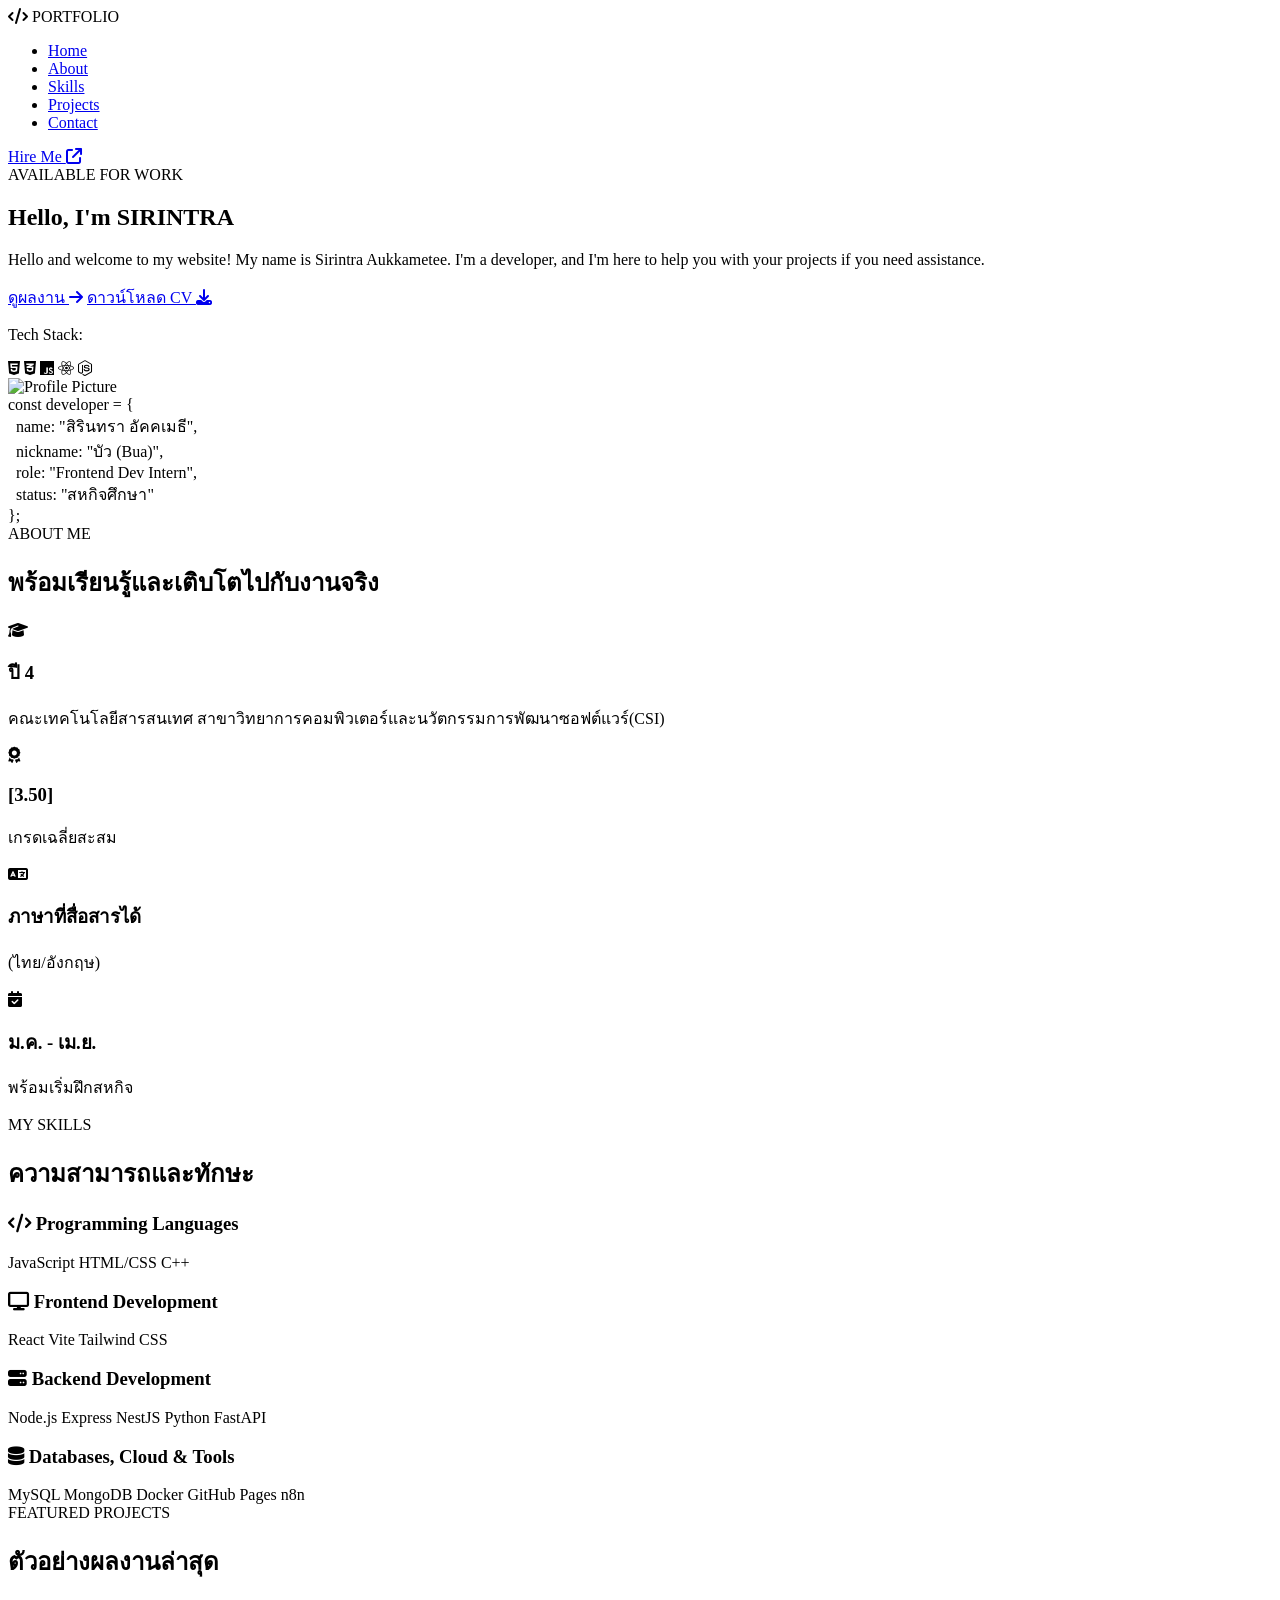
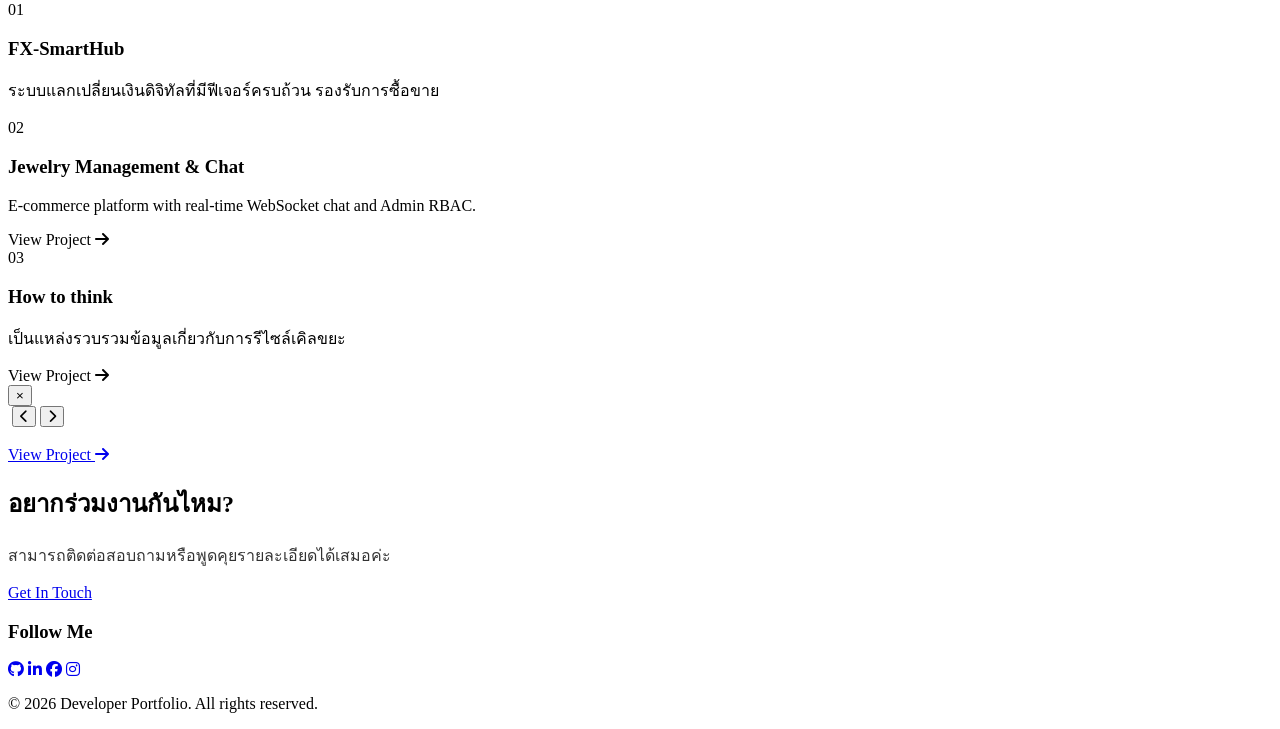
==== index.html @ ebec6dfa "Rename Portfolio/index.html to index.html" ====
<!DOCTYPE html>
<html lang="th">

<head>
    <meta charset="UTF-8">
    <meta name="viewport" content="width=device-width, initial-scale=1.0">
    <title>My Portfolio</title>
    <!-- Google Fonts & Font Awesome Icons -->
    <link href="https://fonts.googleapis.com/css2?family=Kanit:wght@300;400;500;600;700&display=swap" rel="stylesheet">
    <link rel="stylesheet" href="https://cdnjs.cloudflare.com/ajax/libs/font-awesome/6.4.0/css/all.min.css">

    <!-- Link External CSS -->
    <link rel="stylesheet" href="portfolio.css">
</head>

<body>

    <!-- Navigation Header -->
    <header>
        <div class="logo">
            <i class="fa-solid fa-code"></i> PORT<span>FOLIO</span>
        </div>
        <nav>
            <ul>
                <li><a href="#home">Home</a></li>
                <li><a href="#about">About</a></li>
                <li><a href="#skills">Skills</a></li>
                <li><a href="#projects">Projects</a></li>
                <li><a href="#contact">Contact</a></li>
            </ul>
        </nav>
        <a href="#contact" class="btn btn-gold">Hire Me <i class="fa-solid fa-arrow-up-right-from-square"></i></a>
    </header>

    <!-- Hero Section -->
    <section class="hero" id="home">
        <div class="hero-content reveal">
            <span class="badge"><span class="status-dot"></span> AVAILABLE FOR WORK</span>
            <h1>Hello, I'm SIRINTRA</h1>
            <p>Hello and welcome to my website! My name is Sirintra Aukkametee. I'm a developer, and I'm here to help
                you with your projects if you need assistance.</p>

            <div class="hero-buttons">
                <a href="#projects" class="btn btn-primary">ดูผลงาน <i class="fa-solid fa-arrow-right"></i></a>
                <a href="#" class="btn btn-outline">ดาวน์โหลด CV <i class="fa-solid fa-download"></i></a>
            </div>

            <div class="tech-stack">
                <p>Tech Stack:</p>
                <div class="tech-icons">
                    <i class="fa-brands fa-html5" title="HTML5"></i>
                    <i class="fa-brands fa-css3-alt" title="CSS3"></i>
                    <i class="fa-brands fa-js" title="JavaScript"></i>
                    <i class="fa-brands fa-react" title="React"></i>
                    <i class="fa-brands fa-node-js" title="Node.js"></i>
                </div>
            </div>
        </div>

        <div class="hero-image-container reveal">
            <div class="img-bg-shape"></div>
            <div class="dot-pattern"></div>
            <div class="img-wrapper">
                <img src="img/IMG_7141.jpg" alt="Profile Picture">
            </div>
            <div class="code-snippet">
                const developer = {<br>
                &nbsp;&nbsp;name: <span>"สิรินทรา อัคคเมธี"</span>,<br>
                &nbsp;&nbsp;nickname: <span>"บัว (Bua)"</span>,<br>
                &nbsp;&nbsp;role: <span>"Frontend Dev Intern"</span>,<br>
                &nbsp;&nbsp;status: <span>"สหกิจศึกษา"</span><br>
                };
            </div>
        </div>
    </section>

    <!-- Stats / About Section -->
    <section class="stats-section reveal" id="about">
        <div class="section-title">
            <span>ABOUT ME</span>
            <h2>พร้อมเรียนรู้และเติบโตไปกับงานจริง</h2>
        </div>



        <div class="stats-grid">
            <div class="stat-card">
                <div class="stat-icon"><i class="fa-solid fa-graduation-cap"></i></div>
                <div class="stat-info">
                    <h3>ปี 4</h3>
                    <p>คณะเทคโนโลยีสารสนเทศ สาขาวิทยาการคอมพิวเตอร์และนวัตกรรมการพัฒนาซอฟต์แวร์(CSI)</p>
                </div>
            </div>
            <div class="stat-card">
                <div class="stat-icon"><i class="fa-solid fa-award"></i></div>
                <div class="stat-info">
                    <h3>[3.50]</h3>
                    <p>เกรดเฉลี่ยสะสม</p>
                </div>
            </div>
            <div class="stat-card">
                <div class="stat-icon"><i class="fa-solid fa-language"></i></div>
                <div class="stat-info">
                    <h3>ภาษาที่สื่อสารได้</h3>
                    <p>(ไทย/อังกฤษ)</p>
                </div>
            </div>
            <div class="stat-card">
                <div class="stat-icon"><i class="fa-solid fa-calendar-check"></i></div>
                <div class="stat-info">
                    <h3>ม.ค. - เม.ย.</h3>
                    <p>พร้อมเริ่มฝึกสหกิจ</p>
                </div>
            </div>
        </div>
    </section>

    <!-- Skills Section -->
    <section class="skills reveal" id="skills">
        <div class="section-title">
            <span>MY SKILLS</span>
            <h2>ความสามารถและทักษะ</h2>
        </div>
        <div class="skills-grid">
            <div class="skill-category">
                <h3><i class="fa-solid fa-code"></i> Programming Languages</h3>
                <div class="tag-list">
                    <span class="tag">JavaScript</span>
                    <span class="tag">HTML/CSS</span>
                    <span class="tag">C++</span>
                </div>
            </div>
            <div class="skill-category">
                <h3><i class="fa-solid fa-display"></i> Frontend Development</h3>
                <div class="tag-list">
                    <span class="tag">React</span>
                    <span class="tag">Vite</span>
                    <span class="tag">Tailwind CSS</span>
                </div>
            </div>
            <div class="skill-category">
                <h3><i class="fa-solid fa-server"></i> Backend Development</h3>
                <div class="tag-list">
                    <span class="tag">Node.js</span>
                    <span class="tag">Express</span>
                    <span class="tag">NestJS</span>
                    <span class="tag">Python</span>
                    <span class="tag">FastAPI</span>
                </div>
            </div>
            <div class="skill-category">
                <h3><i class="fa-solid fa-database"></i> Databases, Cloud & Tools</h3>
                <div class="tag-list">
                    <span class="tag">MySQL</span>
                    <span class="tag">MongoDB</span>
                    <span class="tag">Docker</span>
                    <span class="tag">GitHub Pages</span>
                    <span class="tag">n8n</span>
                </div>
            </div>
        </div>
    </section>

    <!-- Projects Section -->
    <!-- Projects Section -->
    <section class="projects reveal" id="projects">
        <div class="section-title">
            <span>FEATURED PROJECTS</span>
            <h2>ตัวอย่างผลงานล่าสุด</h2>
        </div>
        <div class="projects-grid">

            <div class="project-card card-dark" onclick="openProjectModal(this)" data-title="FX-SmartHub"
                data-desc="ระบบแลกเปลี่ยนเงินดิจิทัลที่มีฟีเจอร์ครบถ้วน รองรับการซื้อขาย"
                data-images="img/f1.png,img/f2.png,img/f3.png,img/f4.png,img/f5.png" data-link="#">
                <span class="project-number">01</span>
                <div class="project-img">
                    <img src="img/f1.png" alt="FX-SmartHub" onerror="this.style.display='none'">
                </div>
                <div class="project-info">
                    <h3>FX-SmartHub</h3>
                    <p>ระบบแลกเปลี่ยนเงินดิจิทัลที่มีฟีเจอร์ครบถ้วน รองรับการซื้อขาย</p>
                </div>
            </div>

            <div class="project-card card-light" onclick="openProjectModal(this)" data-title="Jewelry Management & Chat"
                data-desc="เว็บจัดแสดงและโชว์สินค้าเครื่องประดับออนไลน์ พร้อมระบบแชทแบบเรียลไทม์โดยไม่ต้องเสียเวลาไปเลืกของดูที่หน้าร้าน"
                data-images="img/j1.png,img/j2.png,img/j3.png" data-link="#">
                <span class="project-number">02</span>
                <div class="project-img">
                    <img src="img/j1.png" alt="Jewelry Management & Chat" onerror="this.style.display='none'">
                </div>
                <div class="project-info">
                    <h3>Jewelry Management & Chat</h3>
                    <p>E-commerce platform with real-time WebSocket chat and Admin RBAC.</p>
                    <span class="project-link">View Project <i class="fa-solid fa-arrow-right"></i></span>
                </div>
            </div>

            <div class="project-card card-gold" onclick="openProjectModal(this)" data-title="How to think"
                data-desc="เป็นแหล่งรวบรวมข้อมูลเกี่ยวกับการรีไซล์เคิลขยะต่างๆเอาไว้ในที่เดียวและเป็นผู้ช่วยที่คอยให้คำแนะนำเกี่ยวกับการรีไซเคิลขยะอย่างถูกวิธี"
                data-images="img/h2.png,img/h1.png" data-link="#">
                <span class="project-number">03</span>
                <div class="project-img">
                    <img src="img/h1.png" alt="How to think" onerror="this.style.display='none'">
                </div>
                <div class="project-info">
                    <h3>How to think</h3>
                    <p>เป็นแหล่งรวบรวมข้อมูลเกี่ยวกับการรีไซล์เคิลขยะ</p>
                    <span class="project-link">View Project <i class="fa-solid fa-arrow-right"></i></span>
                </div>
            </div>

        </div>
    </section>

    <!-- Modal / Popup -->
    <div class="project-modal-overlay" id="projectModal" onclick="closeProjectModalOnOverlay(event)">
        <div class="project-modal">
            <button class="project-modal-close" onclick="closeProjectModal()" aria-label="ปิด">&times;</button>
            <div class="project-modal-img">
                <img id="modalImg" src="" alt="">
                <button class="modal-nav modal-nav-prev" onclick="modalPrevImg(event)" aria-label="รูปก่อนหน้า">
                    <i class="fa-solid fa-chevron-left"></i>
                </button>
                <button class="modal-nav modal-nav-next" onclick="modalNextImg(event)" aria-label="รูปถัดไป">
                    <i class="fa-solid fa-chevron-right"></i>
                </button>
                <div class="modal-dots" id="modalDots"></div>
            </div>
            <div class="project-modal-body">
                <h3 id="modalTitle"></h3>
                <p id="modalDesc"></p>
                <a id="modalLink" href="#" class="project-link">View Project <i class="fa-solid fa-arrow-right"></i></a>
            </div>
        </div>
    </div>

    <!-- Contact & Footer -->
    <footer class="contact-footer reveal" id="contact">
        <div class="footer-content">
            <div class="footer-box">
                <h2>อยากร่วมงานกันไหม?</h2>
                <p style="margin-top: 10px; opacity: 0.8;">สามารถติดต่อสอบถามหรือพูดคุยรายละเอียดได้เสมอค่ะ</p>
                <a href="mailto:sirintrabua26@gmail.com" class="btn btn-gold" style="margin-top: 20px;">Get In Touch</a>
            </div>
            <div class="footer-box">
                <h3>Follow Me</h3>
                <div class="social-links">
                    <a href="https://github.com/Sirintra32" target="_blank"><i class="fa-brands fa-github"></i></a>
                    <a href="#"><i class="fa-brands fa-linkedin-in"></i></a>
                    <a href="https://www.facebook.com/sirintra.aukkametee" target="_blank"><i class="fa-brands fa-facebook"></i></a>
                    <a href="https://www.instagram.com/bua_._bua/" target="_blank"><i class="fa-brands fa-instagram"></i></a>
                </div>
            </div>
        </div>
        <div class="copyright">
            <p>&copy; 2026 Developer Portfolio. All rights reserved.</p>
        </div>
    </footer>

    <!-- Link External JS -->
    <script src="script.js"></script>
</body>

</html>
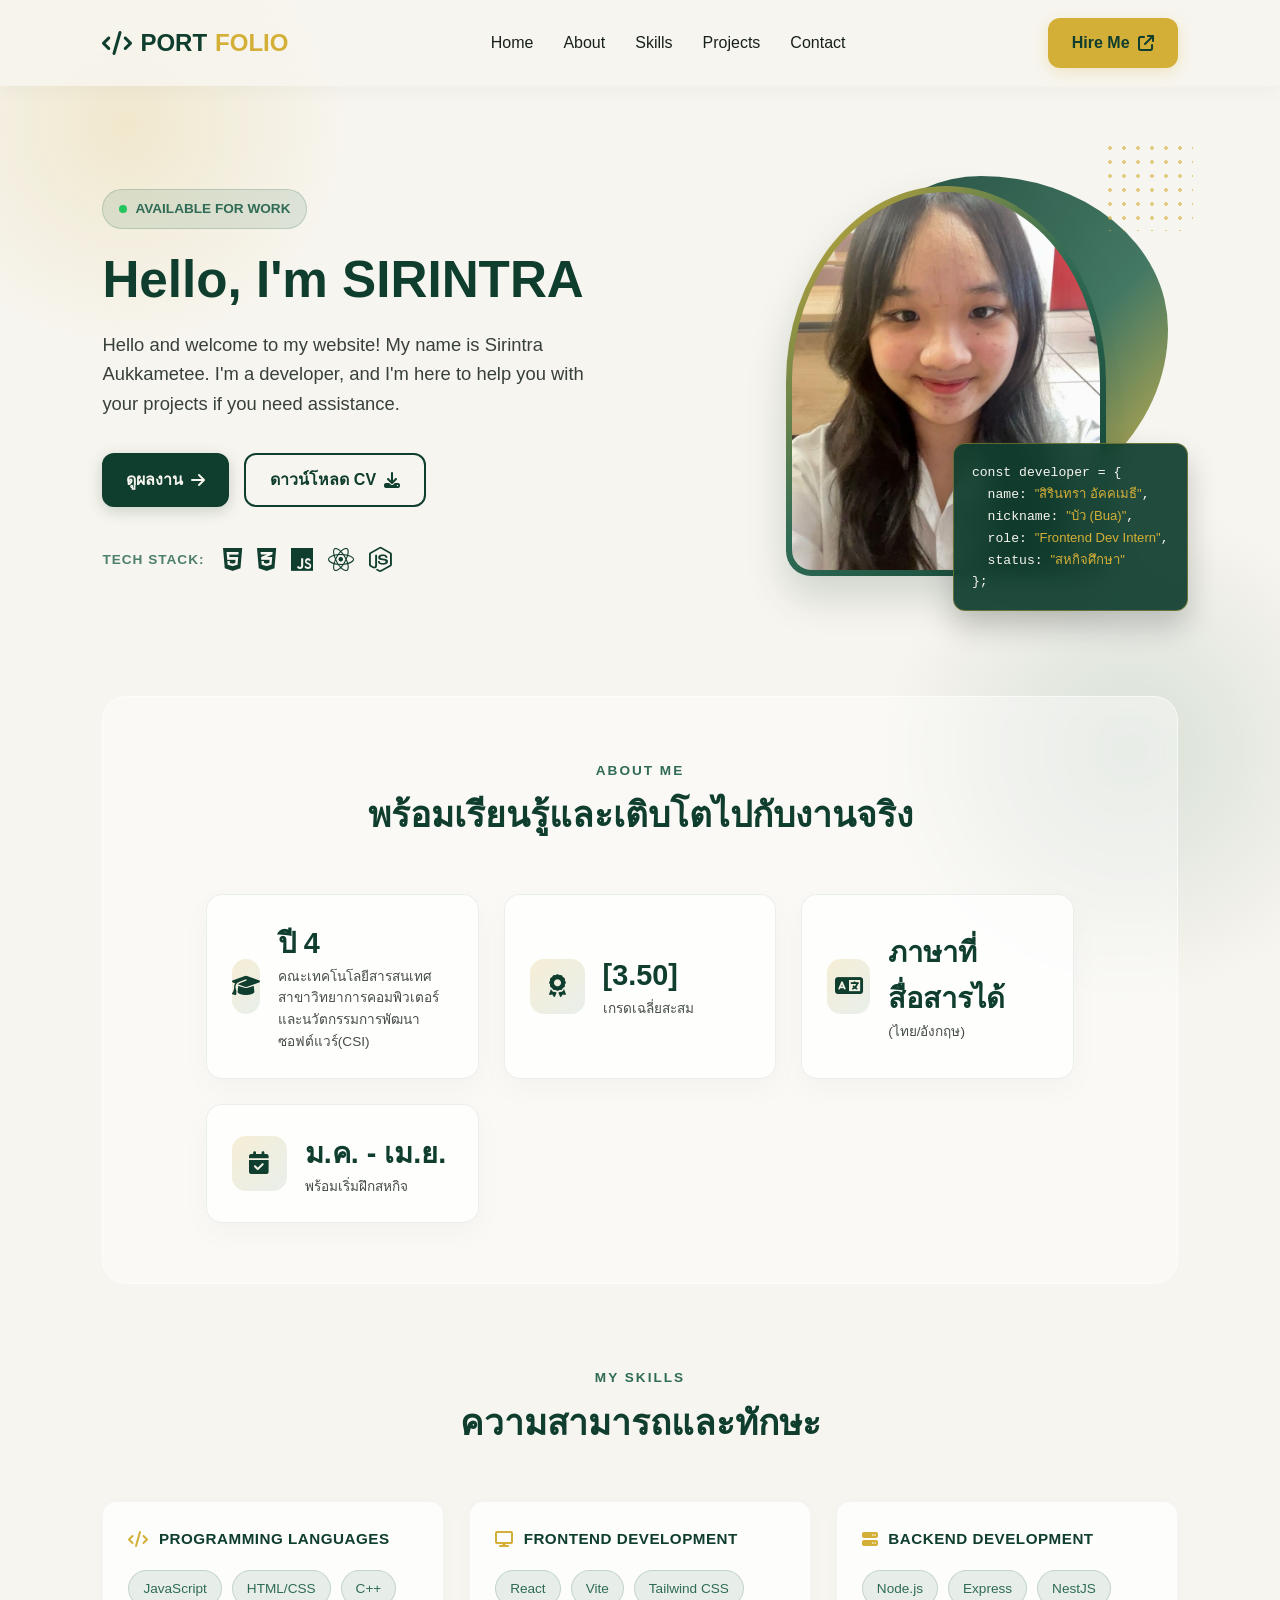
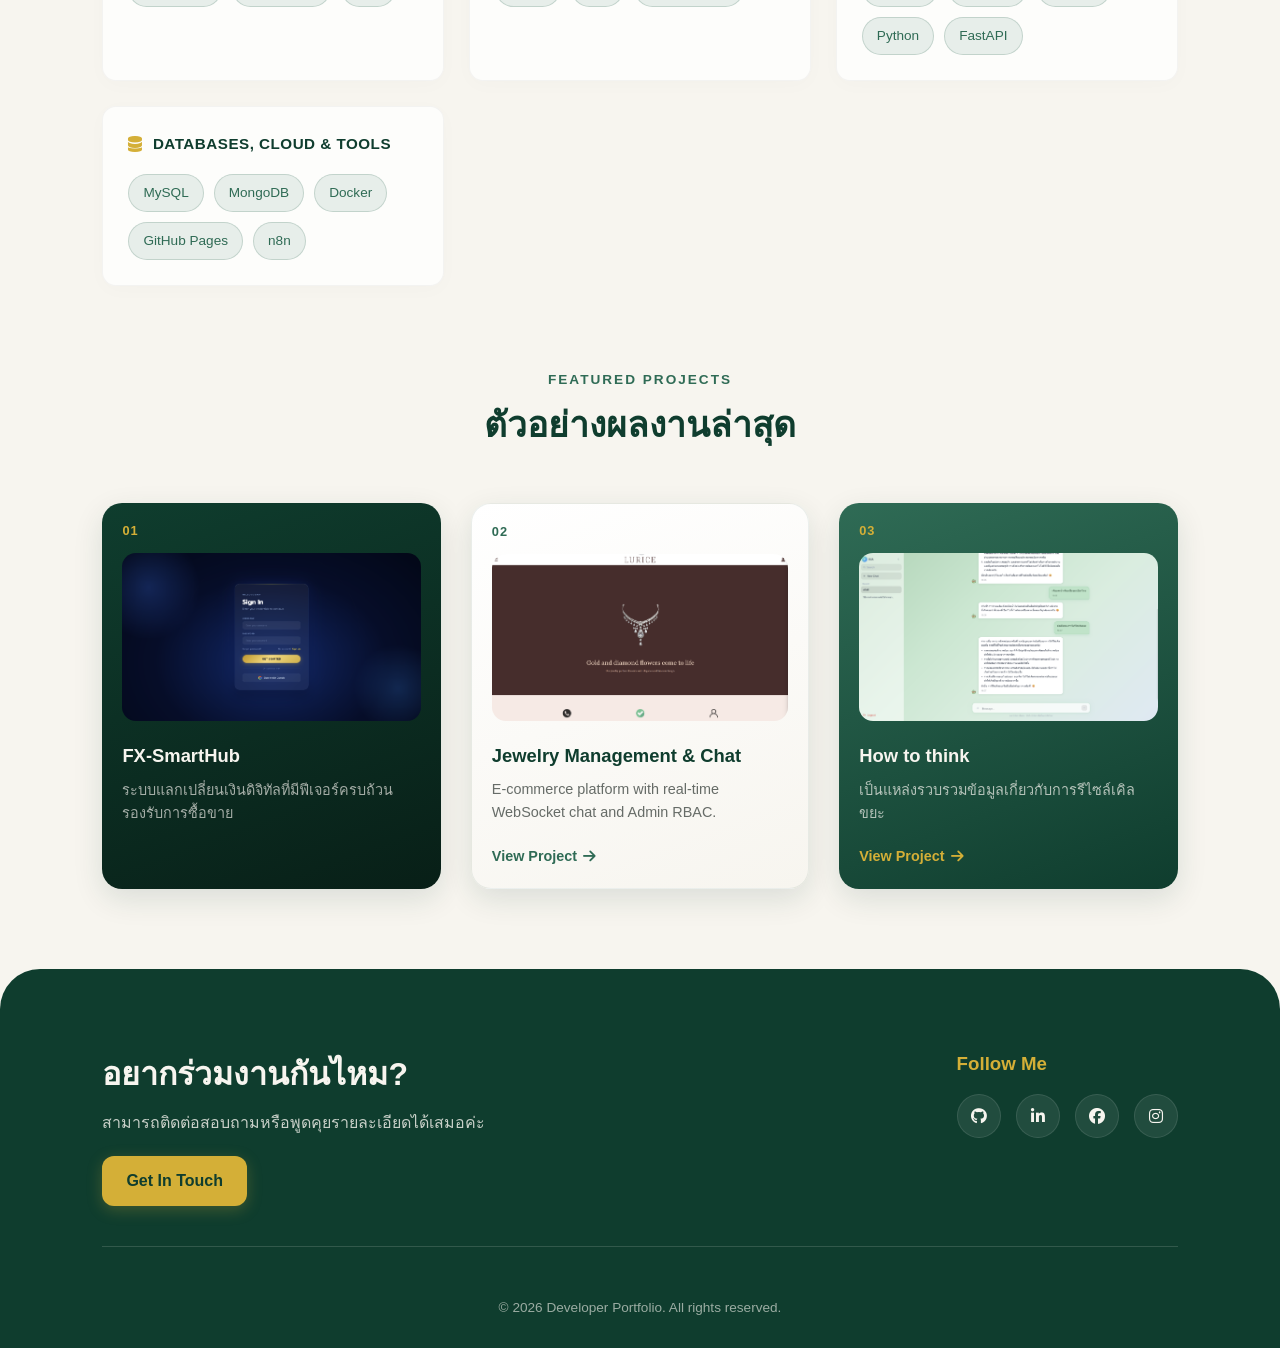
==== commit 9c490577: "add" ====
--- a/index.html
+++ b/index.html
@@ -42,7 +42,7 @@
 
             <div class="hero-buttons">
                 <a href="#projects" class="btn btn-primary">ดูผลงาน <i class="fa-solid fa-arrow-right"></i></a>
-                <a href="#" class="btn btn-outline">ดาวน์โหลด CV <i class="fa-solid fa-download"></i></a>
+               <a href="_CV Resume.pdf" class="btn btn-outline" download>ดาวน์โหลด CV <i class="fa-solid fa-download"></i></a>
             </div>
 
             <div class="tech-stack">
@@ -248,7 +248,7 @@
                 <h3>Follow Me</h3>
                 <div class="social-links">
                     <a href="https://github.com/Sirintra32" target="_blank"><i class="fa-brands fa-github"></i></a>
-                    <a href="#"><i class="fa-brands fa-linkedin-in"></i></a>
+                   <a href="https://www.linkedin.com/in/sirin-undefined-3903b3436/" target="_blank"><i class="fa-brands fa-linkedin-in"></i></a>
                     <a href="https://www.facebook.com/sirintra.aukkametee" target="_blank"><i class="fa-brands fa-facebook"></i></a>
                     <a href="https://www.instagram.com/bua_._bua/" target="_blank"><i class="fa-brands fa-instagram"></i></a>
                 </div>
--- a/portfolio.css
+++ b/portfolio.css
@@ -0,0 +1,865 @@
+:root {
+    --bg-color: #F7F5EF;
+    --dark-green: #0F3D2E;
+    --green: #2F6B55;
+    --gold: #D4AF37;
+    --text-color: #17201C;
+    --card-bg: rgba(255, 255, 255, 0.75);
+    --white: #FFFFFF;
+}
+
+* {
+    margin: 0;
+    padding: 0;
+    box-sizing: border-box;
+    font-family: 'Kanit', sans-serif;
+}
+
+html {
+    scroll-behavior: smooth;
+}
+
+body {
+    background-color: var(--bg-color);
+    color: var(--text-color);
+    line-height: 1.6;
+    overflow-x: hidden;
+    position: relative;
+}
+
+/* Background Ambient Dynamic Light */
+body::before {
+    content: "";
+    position: fixed;
+    top: -100px;
+    left: -100px;
+    width: 450px;
+    height: 450px;
+    background: radial-gradient(circle, rgba(212, 175, 55, 0.18) 0%, rgba(247, 245, 239, 0) 70%);
+    border-radius: 50%;
+    z-index: -1;
+    animation: floatGlow 12s infinite alternate ease-in-out;
+}
+
+body::after {
+    content: "";
+    position: fixed;
+    bottom: -100px;
+    right: -100px;
+    width: 500px;
+    height: 500px;
+    background: radial-gradient(circle, rgba(47, 107, 85, 0.15) 0%, rgba(247, 245, 239, 0) 70%);
+    border-radius: 50%;
+    z-index: -1;
+    animation: floatGlow 15s infinite alternate-reverse ease-in-out;
+}
+
+@keyframes floatGlow {
+    0% { transform: translate(0, 0) scale(1); }
+    100% { transform: translate(80px, 80px) scale(1.2); }
+}
+
+a {
+    text-decoration: none;
+    color: inherit;
+}
+
+/* --- Header / Navigation --- */
+header {
+    display: flex;
+    justify-content: space-between;
+    align-items: center;
+    padding: 18px 8%;
+    background-color: rgba(247, 245, 239, 0.85);
+    backdrop-filter: blur(12px);
+    position: sticky;
+    top: 0;
+    z-index: 100;
+    box-shadow: 0 4px 20px rgba(15, 61, 46, 0.04);
+    transition: all 0.3s ease;
+}
+
+.logo {
+    font-size: 1.5rem;
+    font-weight: 700;
+    color: var(--dark-green);
+    display: flex;
+    align-items: center;
+    gap: 8px;
+    transition: transform 0.3s;
+}
+
+.logo:hover {
+    transform: scale(1.05);
+}
+
+.logo span {
+    color: var(--gold);
+}
+
+nav ul {
+    display: flex;
+    list-style: none;
+    gap: 30px;
+}
+
+nav a {
+    font-weight: 500;
+    color: var(--text-color);
+    position: relative;
+    padding: 5px 0;
+    transition: color 0.3s;
+}
+
+/* Animated Underline Effect */
+nav a::after {
+    content: '';
+    position: absolute;
+    width: 0;
+    height: 2px;
+    bottom: 0;
+    left: 0;
+    background-color: var(--gold);
+    transition: width 0.3s ease-in-out;
+}
+
+nav a:hover::after {
+    width: 100%;
+}
+
+nav a:hover {
+    color: var(--dark-green);
+}
+
+.btn {
+    display: inline-flex;
+    align-items: center;
+    gap: 8px;
+    padding: 12px 24px;
+    border-radius: 12px;
+    font-weight: 600;
+    cursor: pointer;
+    transition: all 0.3s cubic-bezier(0.175, 0.885, 0.32, 1.275);
+    border: none;
+}
+
+.btn-primary {
+    background-color: var(--dark-green);
+    color: var(--bg-color);
+    box-shadow: 0 4px 15px rgba(15, 61, 46, 0.2);
+}
+
+.btn-primary:hover {
+    background-color: var(--green);
+    transform: translateY(-3px);
+    box-shadow: 0 8px 25px rgba(15, 61, 46, 0.3);
+}
+
+.btn-gold {
+    background-color: var(--gold);
+    color: var(--dark-green);
+    box-shadow: 0 4px 15px rgba(212, 175, 55, 0.25);
+}
+
+.btn-gold:hover {
+    transform: translateY(-3px) scale(1.02);
+    box-shadow: 0 8px 25px rgba(212, 175, 55, 0.4);
+}
+
+.btn-outline {
+    border: 2px solid var(--dark-green);
+    color: var(--dark-green);
+    background: transparent;
+}
+
+.btn-outline:hover {
+    background-color: var(--dark-green);
+    color: var(--bg-color);
+    transform: translateY(-3px);
+}
+
+/* --- Hero Section --- */
+.hero {
+    display: flex;
+    align-items: center;
+    justify-content: space-between;
+    padding: 80px 8% 100px;
+    gap: 50px;
+}
+
+.hero-content {
+    flex: 1.2;
+}
+
+.badge {
+    background-color: rgba(47, 107, 85, 0.12);
+    color: var(--green);
+    padding: 8px 16px;
+    border-radius: 30px;
+    font-size: 0.85rem;
+    font-weight: 600;
+    display: inline-flex;
+    align-items: center;
+    gap: 8px;
+    margin-bottom: 20px;
+    border: 1px solid rgba(47, 107, 85, 0.2);
+}
+
+/* Pulse Status Dot */
+.status-dot {
+    width: 8px;
+    height: 8px;
+    background-color: #22c55e;
+    border-radius: 50%;
+    box-shadow: 0 0 0 0 rgba(34, 197, 94, 0.7);
+    animation: pulse 1.8s infinite;
+}
+
+@keyframes pulse {
+    0% { box-shadow: 0 0 0 0 rgba(34, 197, 94, 0.7); }
+    70% { box-shadow: 0 0 0 8px rgba(34, 197, 94, 0); }
+    100% { box-shadow: 0 0 0 0 rgba(34, 197, 94, 0); }
+}
+
+.hero-content h1 {
+    font-size: 3.2rem;
+    color: var(--dark-green);
+    line-height: 1.2;
+    margin-bottom: 20px;
+    font-weight: 700;
+}
+
+.hero-content p {
+    font-size: 1.15rem;
+    color: var(--text-color);
+    opacity: 0.85;
+    margin-bottom: 35px;
+    max-width: 520px;
+}
+
+.hero-buttons {
+    display: flex;
+    gap: 15px;
+    margin-bottom: 40px;
+}
+
+.tech-stack {
+    display: flex;
+    align-items: center;
+    gap: 18px;
+}
+
+.tech-stack p {
+    font-size: 0.85rem;
+    margin: 0;
+    font-weight: 700;
+    color: var(--green);
+    text-transform: uppercase;
+    letter-spacing: 1px;
+}
+
+.tech-icons {
+    display: flex;
+    gap: 15px;
+    font-size: 1.6rem;
+    color: var(--dark-green);
+}
+
+.tech-icons i {
+    transition: all 0.3s ease;
+    cursor: pointer;
+}
+
+.tech-icons i:hover {
+    color: var(--gold);
+    transform: translateY(-5px) scale(1.2);
+}
+
+.hero-image-container {
+    flex: 0.9;
+    display: flex;
+    justify-content: center;
+    align-items: center;
+    position: relative;
+    padding: 20px;
+}
+
+/* Decorative gradient blob behind photo */
+.img-bg-shape {
+    position: absolute;
+    width: 340px;
+    height: 340px;
+    background: linear-gradient(135deg, var(--dark-green), var(--green) 60%, var(--gold));
+    border-radius: 45% 55% 60% 40% / 50% 45% 55% 50%;
+    top: 10px;
+    right: 10px;
+    z-index: 0;
+    opacity: 0.9;
+    animation: blobMove 10s ease-in-out infinite alternate;
+}
+
+@keyframes blobMove {
+    0%   { border-radius: 45% 55% 60% 40% / 50% 45% 55% 50%; transform: rotate(0deg); }
+    100% { border-radius: 55% 45% 40% 60% / 45% 55% 50% 55%; transform: rotate(6deg); }
+}
+
+/* Dot pattern accent, top-right corner */
+.dot-pattern {
+    position: absolute;
+    top: -25px;
+    right: -15px;
+    width: 90px;
+    height: 90px;
+    background-image: radial-gradient(var(--gold) 2px, transparent 2px);
+    background-size: 14px 14px;
+    opacity: 0.6;
+    z-index: 2;
+}
+
+/* Floating Image & Frame */
+.img-wrapper {
+    position: relative;
+    width: 320px;
+    height: 390px;
+    border-radius: 50% 50% 25px 25px;
+    background: linear-gradient(135deg, var(--gold), var(--green), var(--dark-green));
+    padding: 6px;
+    box-shadow: 0 20px 40px rgba(15, 61, 46, 0.18);
+    animation: floatingImg 6s ease-in-out infinite;
+}
+
+@keyframes floatingImg {
+    0%, 100% { transform: translateY(0); }
+    50% { transform: translateY(-12px); }
+}
+
+.img-wrapper img {
+    width: 100%;
+    height: 100%;
+    object-fit: cover;
+    border-radius: 50% 50% 20px 20px;
+    filter: saturate(1.05);
+}
+
+.code-snippet {
+    position: absolute;
+    bottom: -15px;
+    right: -10px;
+    background-color: rgba(15, 61, 46, 0.92);
+    backdrop-filter: blur(10px);
+    color: var(--bg-color);
+    padding: 18px;
+    border-radius: 12px;
+    font-family: 'Courier New', Courier, monospace;
+    font-size: 0.82rem;
+    box-shadow: 0 15px 30px rgba(0,0,0,0.2);
+    border: 1px solid rgba(212, 175, 55, 0.4);
+    animation: floatCode 5s ease-in-out infinite alternate;
+}
+
+@keyframes floatCode {
+    0% { transform: translateY(0); }
+    100% { transform: translateY(-8px); }
+}
+
+.code-snippet span {
+    color: var(--gold);
+}
+
+/* --- Interactive Cards (Glassmorphic & Hover Glow) --- */
+.stats-section {
+    padding: 60px 8%;
+    background: rgba(255, 255, 255, 0.4);
+    backdrop-filter: blur(8px);
+    border-radius: 24px;
+    margin: 0 8% 80px;
+    border: 1px solid rgba(255, 255, 255, 0.6);
+}
+.about-text {
+    max-width: 780px;
+    margin: 0 auto 40px;
+    text-align: center;
+    font-size: 1.02rem;
+    line-height: 1.8;
+    opacity: 0.85;
+}
+
+.stats-grid {
+    display: grid;
+    grid-template-columns: repeat(auto-fit, minmax(200px, 1fr));
+    gap: 25px;
+    margin-top: 30px;
+}
+
+.stat-card {
+    background-color: var(--card-bg);
+    padding: 25px;
+    border-radius: 16px;
+    display: flex;
+    align-items: center;
+    gap: 18px;
+    box-shadow: 0 10px 30px rgba(0,0,0,0.03);
+    border: 1px solid rgba(15, 61, 46, 0.08);
+    transition: all 0.4s cubic-bezier(0.175, 0.885, 0.32, 1.275);
+}
+
+.stat-card:hover {
+    transform: translateY(-8px);
+    box-shadow: 0 15px 35px rgba(15, 61, 46, 0.12);
+    border-color: var(--gold);
+}
+
+.stat-icon {
+    width: 55px;
+    height: 55px;
+    background: linear-gradient(135deg, rgba(212, 175, 55, 0.2), rgba(47, 107, 85, 0.1));
+    color: var(--dark-green);
+    border-radius: 14px;
+    display: flex;
+    align-items: center;
+    justify-content: center;
+    font-size: 1.4rem;
+    transition: transform 0.3s ease;
+}
+
+.stat-card:hover .stat-icon {
+    transform: scale(1.15) rotate(5deg);
+    background-color: var(--gold);
+    color: var(--dark-green);
+}
+
+.stat-info h3 {
+    font-size: 1.8rem;
+    color: var(--dark-green);
+    font-weight: 700;
+}
+
+.stat-info p {
+    font-size: 0.85rem;
+    opacity: 0.8;
+}
+
+/* --- Skills Section --- */
+.section-title {
+    text-align: center;
+    margin-bottom: 50px;
+}
+
+.section-title span {
+    color: var(--green);
+    font-size: 0.85rem;
+    font-weight: 700;
+    text-transform: uppercase;
+    letter-spacing: 2px;
+}
+
+.section-title h2 {
+    font-size: 2.2rem;
+    color: var(--dark-green);
+    margin-top: 5px;
+    font-weight: 700;
+}
+
+.skills {
+    padding: 0 8% 80px;
+}
+
+.skills-grid {
+    display: grid;
+    grid-template-columns: repeat(auto-fit, minmax(280px, 1fr));
+    gap: 25px;
+}
+
+.skill-category {
+    background-color: var(--card-bg);
+    padding: 25px;
+    border-radius: 14px;
+    box-shadow: 0 4px 20px rgba(0,0,0,0.02);
+    border: 1px solid rgba(0,0,0,0.04);
+    transition: all 0.3s ease;
+}
+
+.skill-category:hover {
+    transform: translateY(-4px);
+    box-shadow: 0 10px 25px rgba(0,0,0,0.06);
+    border-color: rgba(47, 107, 85, 0.2);
+}
+
+.skill-category h3 {
+    font-size: 0.95rem;
+    color: var(--dark-green);
+    font-weight: 600;
+    display: flex;
+    align-items: center;
+    gap: 10px;
+    margin-bottom: 18px;
+    text-transform: uppercase;
+    letter-spacing: 0.5px;
+}
+
+.skill-category h3 i {
+    color: var(--gold);
+    font-size: 1rem;
+}
+
+.tag-list {
+    display: flex;
+    flex-wrap: wrap;
+    gap: 10px;
+}
+
+.tag {
+    background-color: rgba(47, 107, 85, 0.1);
+    color: var(--green);
+    padding: 7px 14px;
+    border-radius: 20px;
+    font-size: 0.85rem;
+    font-weight: 500;
+    border: 1px solid rgba(47, 107, 85, 0.2);
+    transition: all 0.3s ease;
+}
+
+.tag:hover {
+    background-color: var(--gold);
+    color: var(--dark-green);
+    border-color: var(--gold);
+    transform: translateY(-2px);
+}
+
+.progress-bar {
+    width: 100%;
+    height: 10px;
+    background-color: rgba(15, 61, 46, 0.08);
+    border-radius: 10px;
+    overflow: hidden;
+}
+
+.progress {
+    height: 100%;
+    background: linear-gradient(90deg, var(--green), var(--gold));
+    border-radius: 10px;
+    transition: width 1.5s ease-in-out;
+}
+
+/* --- Projects Section --- */
+.projects {
+    padding: 0 8% 80px;
+}
+
+.projects-grid {
+    display: grid;
+    grid-template-columns: repeat(auto-fit, minmax(300px, 1fr));
+    gap: 30px;
+}
+
+.project-card {
+    position: relative;
+    cursor: pointer;
+    border-radius: 20px;
+    overflow: hidden;
+    box-shadow: 0 10px 30px rgba(15, 61, 46, 0.12);
+    transition: all 0.4s cubic-bezier(0.175, 0.885, 0.32, 1.275);
+}
+
+.project-card:hover {
+    transform: translateY(-8px);
+    box-shadow: 0 20px 40px rgba(15, 61, 46, 0.25);
+}
+
+.project-number {
+    display: block;
+    padding: 18px 20px 0;
+    font-size: 0.8rem;
+    font-weight: 700;
+    letter-spacing: 1px;
+}
+
+.project-img {
+    margin: 12px 20px 0;
+    aspect-ratio: 16 / 9;
+    border-radius: 14px;
+    overflow: hidden;
+    display: flex;
+    align-items: center;
+    justify-content: center;
+    font-size: 2.2rem;
+}
+
+.project-img img {
+    width: 100%;
+    height: 100%;
+    object-fit: cover;
+    display: block;
+}
+
+.project-info {
+    padding: 20px;
+}
+
+.project-info h3 {
+    font-size: 1.15rem;
+    font-weight: 600;
+    margin-bottom: 8px;
+}
+
+.project-info p {
+    font-size: 0.9rem;
+    line-height: 1.6;
+    margin-bottom: 18px;
+}
+
+.project-link {
+    display: inline-flex;
+    align-items: center;
+    gap: 6px;
+    font-weight: 600;
+    font-size: 0.9rem;
+    transition: gap 0.3s ease;
+}
+
+.project-card:hover .project-link {
+    gap: 10px;
+}
+
+/* --- การ์ด 1: เขียวเข้ม (โทนหลักของเว็บ) --- */
+.card-dark {
+    background: linear-gradient(160deg, var(--dark-green), #081f17);
+}
+.card-dark .project-number { color: var(--gold); }
+.card-dark .project-img { background: rgba(212, 175, 55, 0.1); color: rgba(212, 175, 55, 0.35); }
+.card-dark .project-info h3 { color: var(--bg-color); }
+.card-dark .project-info p { color: rgba(247, 245, 239, 0.65); }
+.card-dark .project-link { color: var(--gold); }
+
+/* --- การ์ด 2: ครีมอ่อน (โทนพื้นหลังเว็บ) --- */
+.card-light {
+    background: linear-gradient(160deg, #ffffff, var(--bg-color));
+    border: 1px solid rgba(15, 61, 46, 0.08);
+}
+.card-light .project-number { color: var(--green); }
+.card-light .project-img { background: rgba(47, 107, 85, 0.08); color: rgba(47, 107, 85, 0.3); }
+.card-light .project-info h3 { color: var(--dark-green); }
+.card-light .project-info p { color: rgba(23, 32, 28, 0.65); }
+.card-light .project-link { color: var(--green); }
+
+/* --- การ์ด 3: เขียวกลาง + ทอง --- */
+.card-gold {
+    background: linear-gradient(160deg, var(--green), var(--dark-green));
+}
+.card-gold .project-number { color: var(--gold); }
+.card-gold .project-img { background: rgba(212, 175, 55, 0.12); color: rgba(212, 175, 55, 0.4); }
+.card-gold .project-info h3 { color: var(--bg-color); }
+.card-gold .project-info p { color: rgba(247, 245, 239, 0.7); }
+.card-gold .project-link { color: var(--gold); }
+
+/* --- Project Modal / Popup --- */
+.project-modal-overlay {
+    display: none;
+    position: fixed;
+    inset: 0;
+    background: rgba(0, 0, 0, 0.65);
+    z-index: 1000;
+    align-items: center;
+    justify-content: center;
+    padding: 20px;
+}
+.project-modal-overlay.active {
+    display: flex;
+}
+
+.project-modal {
+    background: #fff;
+    max-width: 600px;
+    width: 100%;
+    max-height: 85vh;
+    overflow-y: auto;
+    border-radius: 12px;
+    position: relative;
+    animation: modalPop 0.25s ease;
+}
+@keyframes modalPop {
+    from { transform: scale(0.95); opacity: 0; }
+    to { transform: scale(1); opacity: 1; }
+}
+
+.project-modal-close {
+    position: absolute;
+    top: 12px;
+    right: 12px;
+    width: 36px;
+    height: 36px;
+    border: none;
+    background: rgba(0,0,0,0.6);
+    color: #fff;
+    border-radius: 50%;
+    font-size: 22px;
+    line-height: 1;
+    cursor: pointer;
+    z-index: 2;
+}
+.project-modal-close:hover {
+    background: rgba(0,0,0,0.85);
+}
+
+.project-modal-img {
+    width: 100%;
+    aspect-ratio: 16 / 9;
+    background: #eee;
+    border-radius: 12px 12px 0 0;
+    overflow: hidden;
+    position: relative;   /* ← เพิ่มบรรทัดนี้ */
+}
+.project-modal-img img {
+    width: 100%;
+    height: 100%;
+    object-fit: cover;
+    display: block;
+}
+
+/* เพิ่มใหม่ทั้งหมดนี้ต่อท้าย */
+.modal-nav {
+    position: absolute;
+    top: 50%;
+    transform: translateY(-50%);
+    width: 36px;
+    height: 36px;
+    border: none;
+    border-radius: 50%;
+    background: rgba(0, 0, 0, 0.5);
+    color: #fff;
+    display: flex;
+    align-items: center;
+    justify-content: center;
+    cursor: pointer;
+    transition: background 0.2s ease;
+}
+.modal-nav:hover {
+    background: rgba(0, 0, 0, 0.75);
+}
+.modal-nav-prev { left: 12px; }
+.modal-nav-next { right: 12px; }
+
+.modal-dots {
+    position: absolute;
+    bottom: 12px;
+    left: 50%;
+    transform: translateX(-50%);
+    display: flex;
+    gap: 6px;
+}
+.modal-dot {
+    width: 7px;
+    height: 7px;
+    border-radius: 50%;
+    background: rgba(255, 255, 255, 0.5);
+}
+.modal-dot.active {
+    background: #fff;
+}
+
+.project-modal-body {
+    padding: 24px;
+}
+.project-modal-body h3 {
+    margin: 0 0 12px;
+    color: var(--dark-green);
+}
+.project-modal-body p {
+    margin: 0 0 16px;
+    line-height: 1.6;
+}
+
+/* --- Contact & Footer Section --- */
+.contact-footer {
+    background-color: var(--dark-green);
+    color: var(--bg-color);
+    padding: 80px 8% 30px;
+    border-radius: 40px 40px 0 0;
+}
+
+.footer-content {
+    display: flex;
+    justify-content: space-between;
+    flex-wrap: wrap;
+    gap: 40px;
+    margin-bottom: 50px;
+    padding-bottom: 40px;
+    border-bottom: 1px solid rgba(247, 245, 239, 0.15);
+}
+
+.footer-box h2 {
+    font-size: 2rem;
+}
+
+.footer-box h3 {
+    color: var(--gold);
+    margin-bottom: 15px;
+}
+
+.social-links {
+    display: flex;
+    gap: 15px;
+    margin-top: 15px;
+}
+
+.social-links a {
+    width: 44px;
+    height: 44px;
+    background-color: rgba(255,255,255,0.08);
+    border-radius: 50%;
+    display: flex;
+    align-items: center;
+    justify-content: center;
+    color: var(--bg-color);
+    transition: all 0.3s ease;
+    border: 1px solid rgba(255,255,255,0.1);
+}
+
+.social-links a:hover {
+    background-color: var(--gold);
+    color: var(--dark-green);
+    transform: translateY(-5px);
+}
+
+.copyright {
+    text-align: center;
+    font-size: 0.85rem;
+    opacity: 0.6;
+}
+
+/* --- Scroll Animations --- */
+.reveal {
+    opacity: 0;
+    transform: translateY(30px);
+    transition: all 0.8s ease-out;
+}
+
+.reveal.active {
+    opacity: 1;
+    transform: translateY(0);
+}
+
+/* Responsive Design */
+@media (max-width: 768px) {
+    .hero {
+        flex-direction: column-reverse;
+        text-align: center;
+        padding-top: 40px;
+    }
+    .hero-buttons {
+        justify-content: center;
+    }
+    .tech-stack {
+        justify-content: center;
+    }
+    nav ul {
+        display: none;
+    }
+    .img-wrapper {
+        width: 270px;
+        height: 330px;
+    }
+    .hero-content h1 {
+        font-size: 2.3rem;
+    }
+}
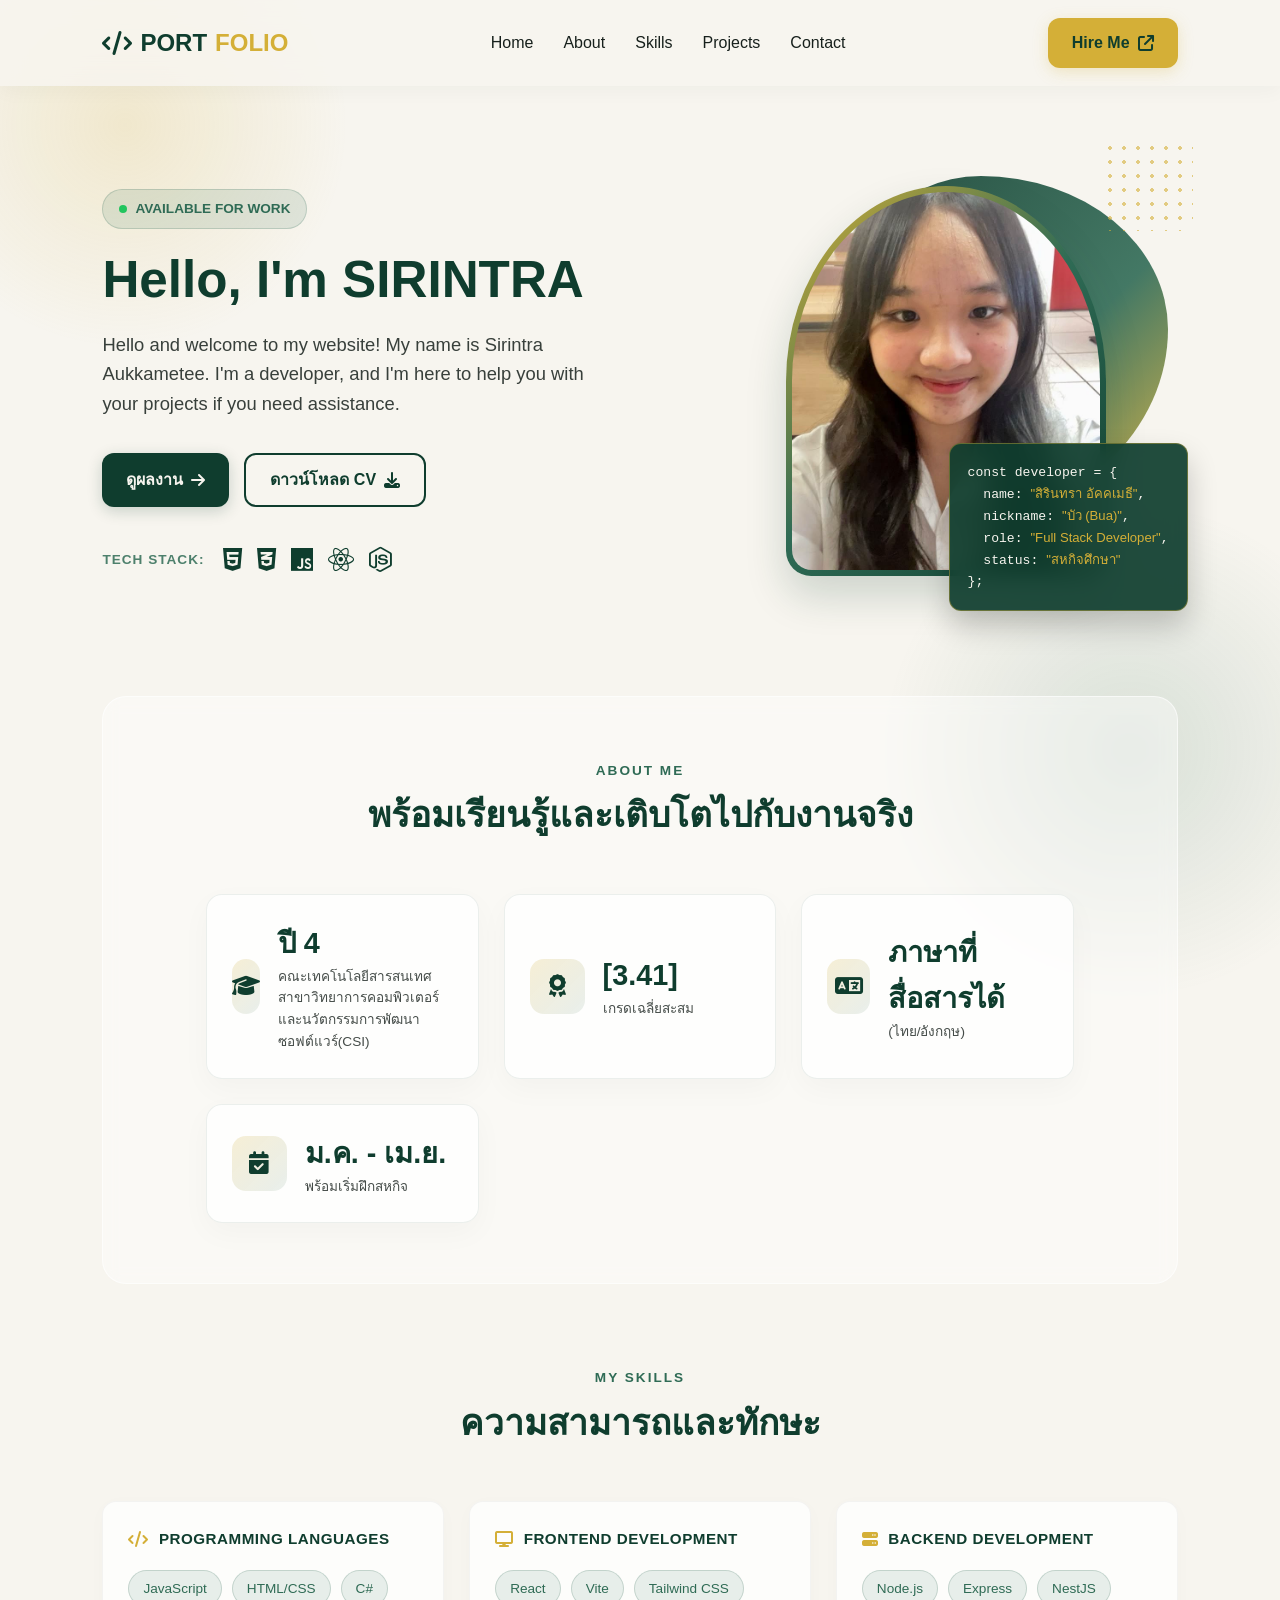
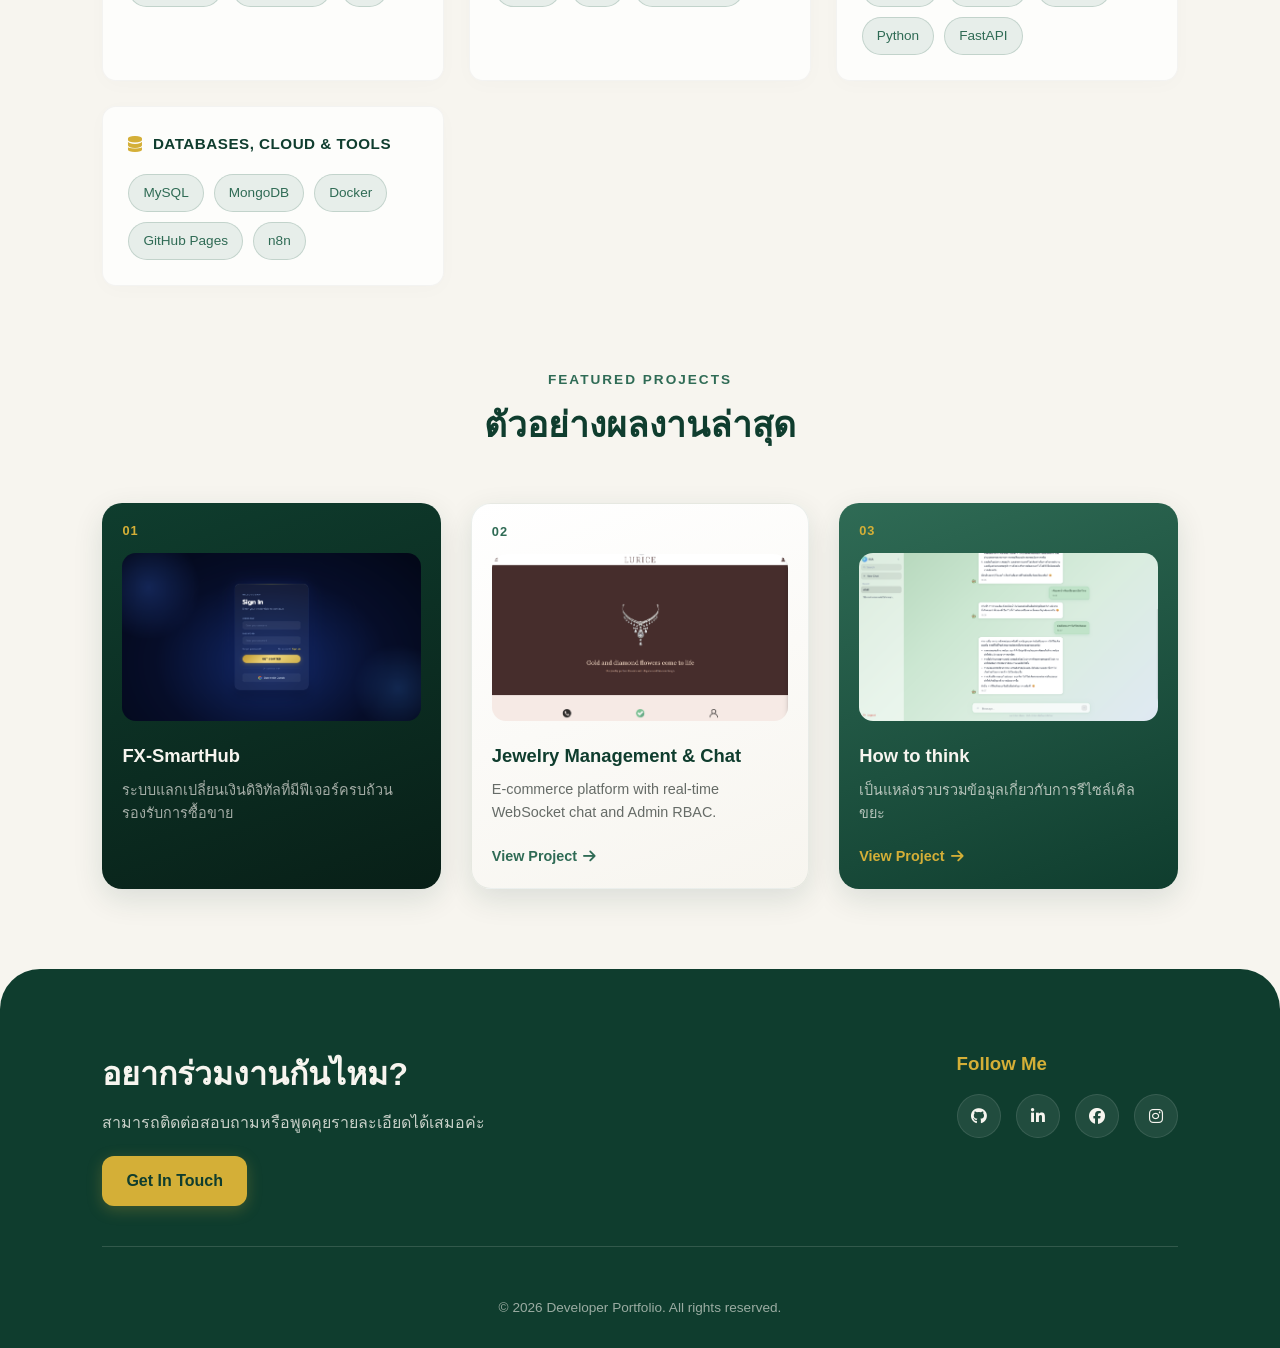
==== commit cf1fa3a9: "แก้เนื้อหา" ====
--- a/index.html
+++ b/index.html
@@ -42,7 +42,7 @@
 
             <div class="hero-buttons">
                 <a href="#projects" class="btn btn-primary">ดูผลงาน <i class="fa-solid fa-arrow-right"></i></a>
-               <a href="_CV Resume.pdf" class="btn btn-outline" download>ดาวน์โหลด CV <i class="fa-solid fa-download"></i></a>
+               <a href="สิรินทรา_อัคคเมธี_Resume.pdf" class="btn btn-outline" target="_blank">ดาวน์โหลด CV <i class="fa-solid fa-download"></i></a>
             </div>
 
             <div class="tech-stack">
@@ -67,7 +67,7 @@
                 const developer = {<br>
                 &nbsp;&nbsp;name: <span>"สิรินทรา อัคคเมธี"</span>,<br>
                 &nbsp;&nbsp;nickname: <span>"บัว (Bua)"</span>,<br>
-                &nbsp;&nbsp;role: <span>"Frontend Dev Intern"</span>,<br>
+                &nbsp;&nbsp;role: <span>"Full Stack Developer"</span>,<br>
                 &nbsp;&nbsp;status: <span>"สหกิจศึกษา"</span><br>
                 };
             </div>
@@ -94,7 +94,7 @@
             <div class="stat-card">
                 <div class="stat-icon"><i class="fa-solid fa-award"></i></div>
                 <div class="stat-info">
-                    <h3>[3.50]</h3>
+                    <h3>[3.41]</h3>
                     <p>เกรดเฉลี่ยสะสม</p>
                 </div>
             </div>
@@ -127,7 +127,7 @@
                 <div class="tag-list">
                     <span class="tag">JavaScript</span>
                     <span class="tag">HTML/CSS</span>
-                    <span class="tag">C++</span>
+                    <span class="tag">C#</span>
                 </div>
             </div>
             <div class="skill-category">
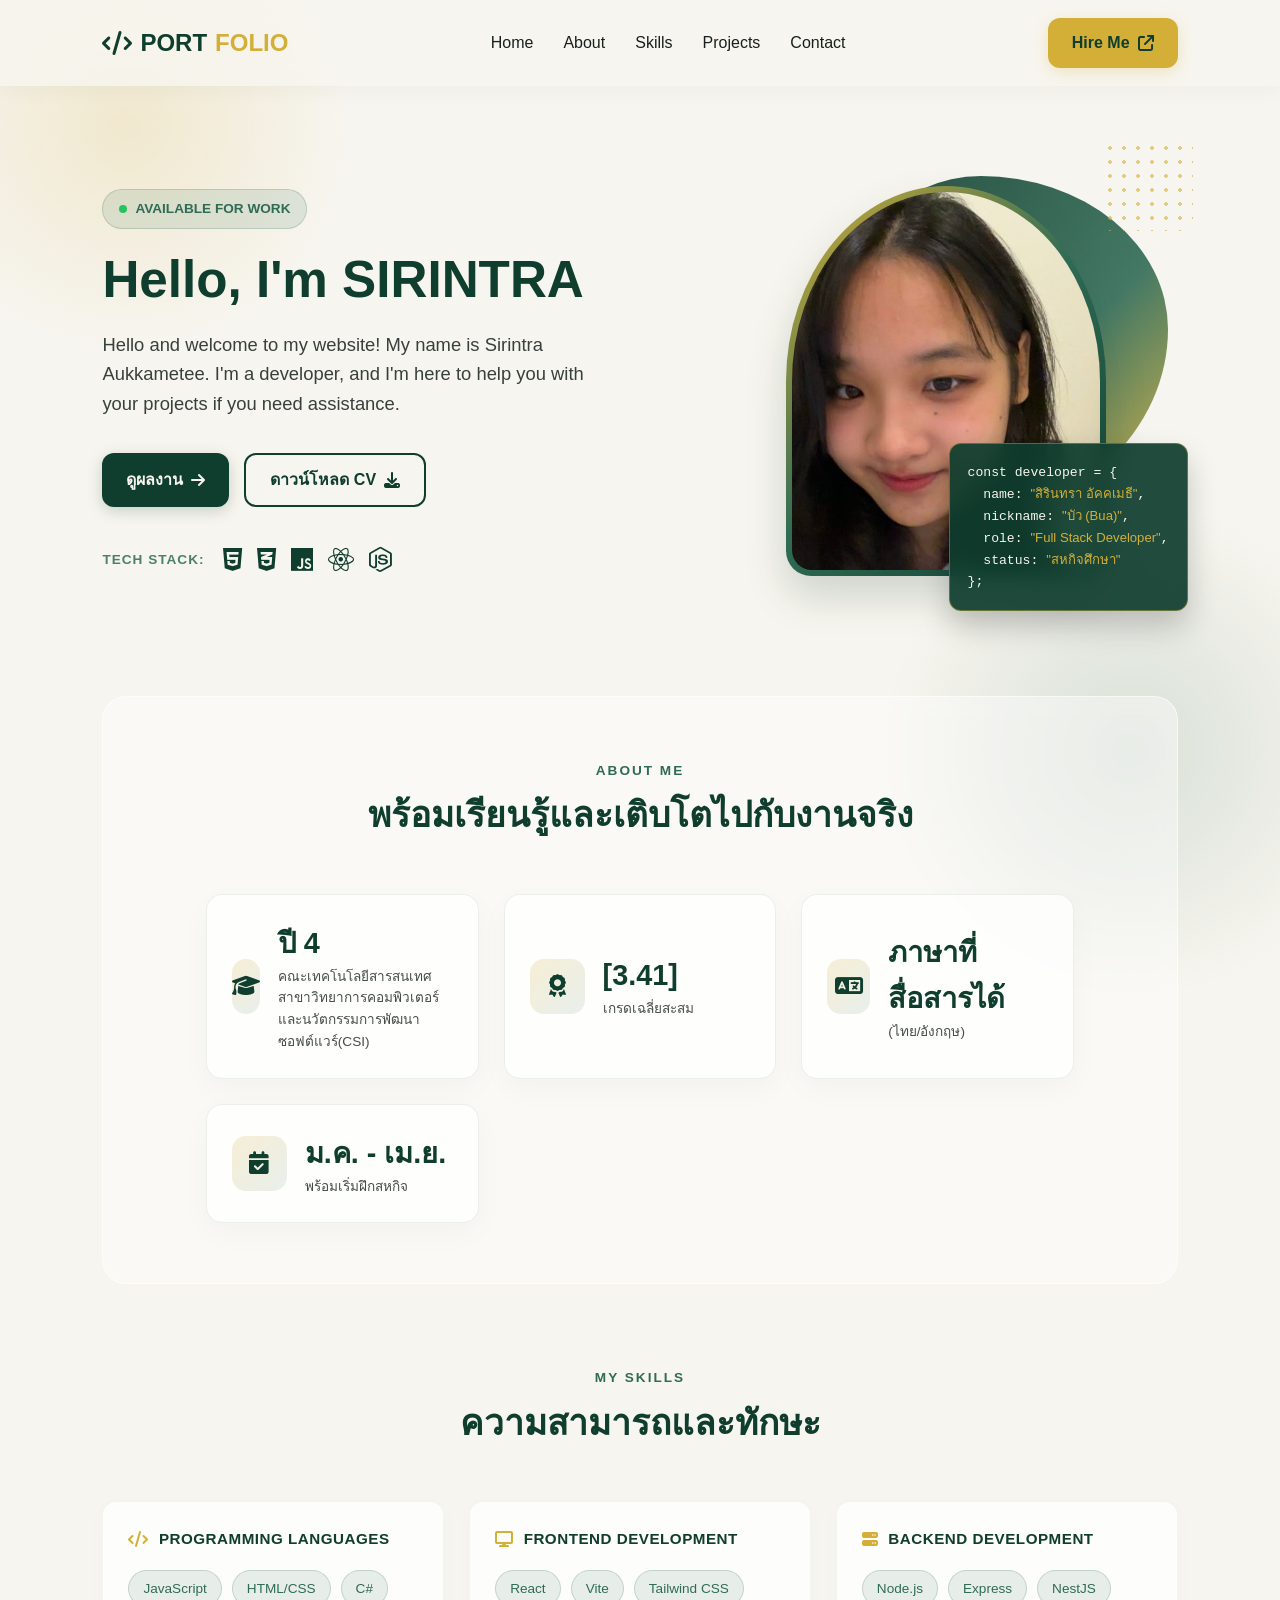
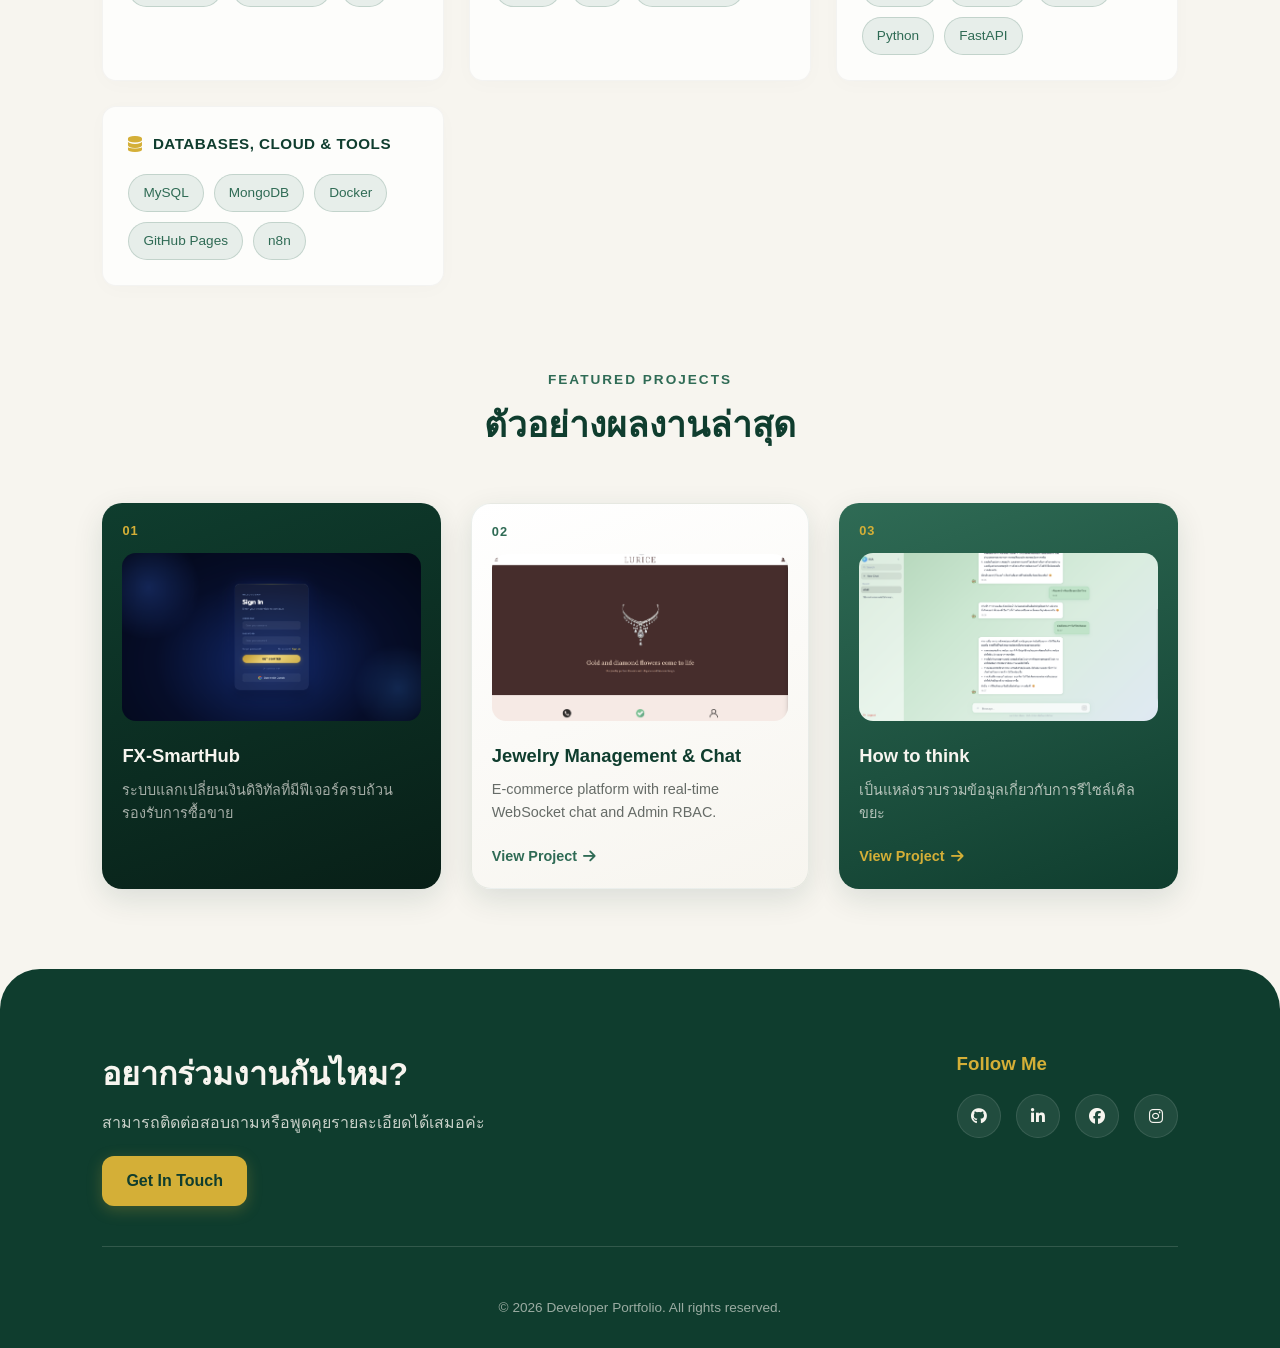
==== commit 7cfbda23: "img" ====
--- a/index.html
+++ b/index.html
@@ -61,7 +61,7 @@
             <div class="img-bg-shape"></div>
             <div class="dot-pattern"></div>
             <div class="img-wrapper">
-                <img src="img/IMG_7141.jpg" alt="Profile Picture">
+                <img src="img/IMG_0149.jpg" alt="Profile Picture">
             </div>
             <div class="code-snippet">
                 const developer = {<br>
